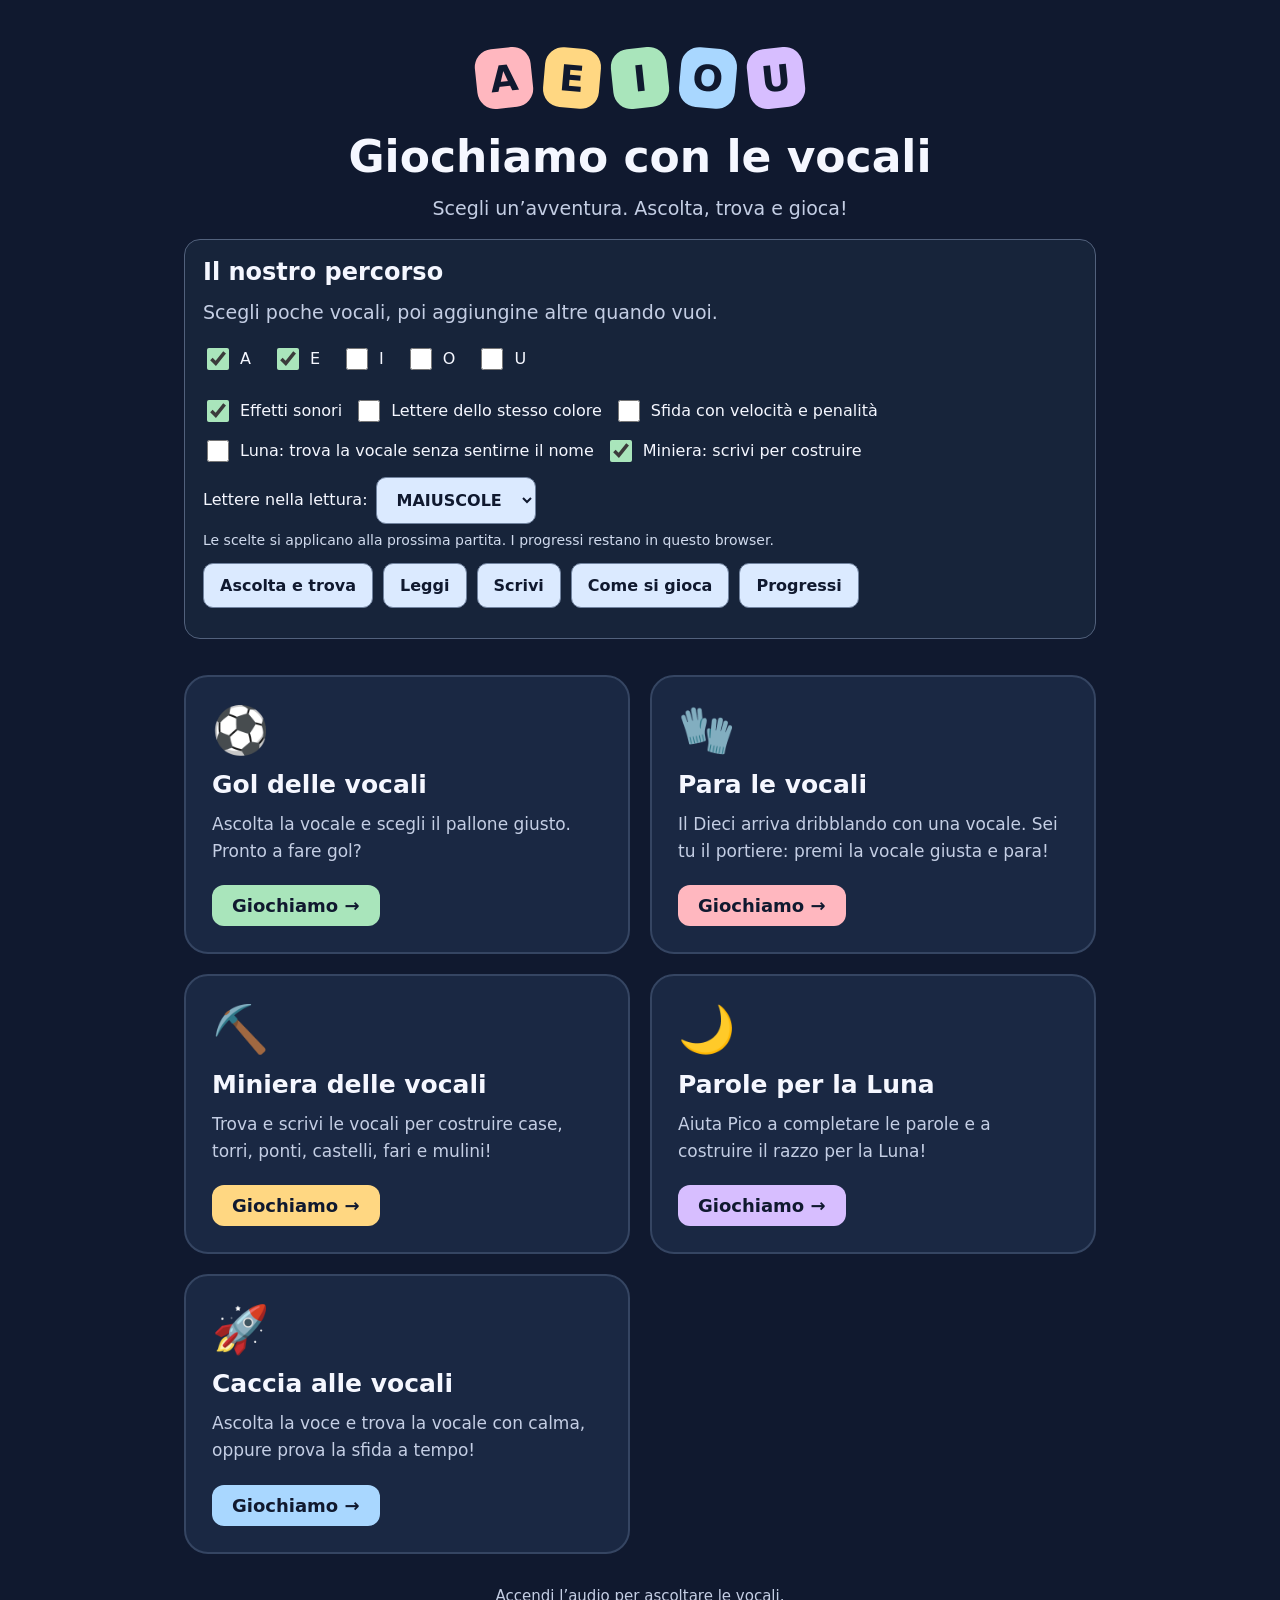
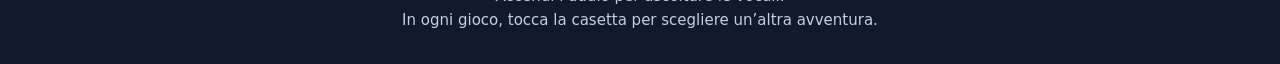
==== index.html @ 5bb53f93 "improved" ====
<!doctype html>
<html lang="it">
<head>
  <meta charset="utf-8">
  <meta name="viewport" content="width=device-width, initial-scale=1">
  <meta name="theme-color" content="#10192f">
  <meta name="description" content="Cinque avventure per giocare con le vocali: calcio, parate, costruzioni e viaggi nello spazio.">
  <title>Giochiamo con le vocali</title>
  <style>
    * { box-sizing: border-box; }
    body { margin: 0; min-height: 100vh; background: #10192f; color: #f5f7ff; font-family: system-ui, sans-serif; }
    main { max-width: 960px; margin: auto; padding: 48px 24px 32px; }
    header { text-align: center; margin-bottom: 36px; }
    .vowels { display: flex; justify-content: center; gap: 12px; margin-bottom: 24px; }
    .vowels span { display: grid; place-items: center; width: 56px; height: 60px; border-radius: 18px; color: #10192f; background: var(--color); font-size: 36px; font-weight: 900; transform: rotate(var(--angle, -6deg)); }
    h1 { font-size: clamp(28px, 5vw, 44px); line-height: 1.15; margin: 0 0 14px; }
    header p { color: #c4cee4; font-size: 19px; margin: 0; }
    .games { display: grid; grid-template-columns: repeat(2, minmax(0, 1fr)); gap: 20px; }
    .game { display: flex; flex-direction: column; align-items: flex-start; gap: 12px; padding: 26px; border: 2px solid #354562; border-radius: 24px; background: #1a2843; color: inherit; text-decoration: none; transition: border-color .15s, transform .15s; }
    .game:hover { border-color: var(--accent); transform: translateY(-3px); }
    .game:focus-visible { outline: 4px solid #fff; outline-offset: 5px; }
    .icon { font-size: 46px; line-height: 1.2; }
    h2 { margin: 0; font-size: 25px; }
    .game p { color: #c4cee4; margin: 0 0 8px; line-height: 1.6; font-size: 17px; }
    .play { margin-top: auto; padding: 10px 20px; border-radius: 12px; background: var(--accent); color: #10192f; font-weight: 800; font-size: 18px; }
    footer { text-align: center; color: #c4cee4; margin-top: 30px; font-size: 15px; line-height: 1.6; }
    @media (max-width: 580px) { main { padding: 30px 18px; } .games { grid-template-columns: 1fr; } .vowels { gap: 8px; } .vowels span { width: 46px; height: 52px; font-size: 30px; } }
    @media (prefers-reduced-motion: reduce) { .game { transition: none; } .game:hover { transform: none; } }
  </style>
<link rel="stylesheet" href="games/learning.css">
<script src="games/learning.js"></script>
</head>
<body>
  <main>
    <header>
      <div class="vowels" aria-hidden="true">
        <span style="--color:#ffb7bf">A</span>
        <span style="--color:#ffd782;--angle:5deg">E</span>
        <span style="--color:#a9e5bb">I</span>
        <span style="--color:#a9d7ff;--angle:5deg">O</span>
        <span style="--color:#d7beff">U</span>
      </div>
      <h1>Giochiamo con le vocali</h1>
      <p>Scegli un’avventura. Ascolta, trova e gioca!</p>
    </header>
    <nav class="games" aria-label="Scegli un gioco">
      <a class="game" href="games/gol-delle-vocali.html" style="--accent:#a9e5bb">
        <span class="icon" aria-hidden="true">⚽</span>
        <h2>Gol delle vocali</h2>
        <p>Ascolta la vocale e scegli il pallone giusto. Pronto a fare gol?</p>
        <span class="play" aria-hidden="true">Giochiamo →</span>
      </a>
      <a class="game" href="games/para-le-vocali.html" style="--accent:#ffb7bf">
        <span class="icon" aria-hidden="true">🧤</span>
        <h2>Para le vocali</h2>
        <p>Il Dieci arriva dribblando con una vocale. Sei tu il portiere: premi la vocale giusta e para!</p>
        <span class="play" aria-hidden="true">Giochiamo →</span>
      </a>
      <a class="game" href="games/miniera-delle-vocali.html" style="--accent:#ffd782">
        <span class="icon" aria-hidden="true">⛏️</span>
        <h2>Miniera delle vocali</h2>
        <p>Trova e scrivi le vocali per costruire case, torri, ponti, castelli, fari e mulini!</p>
        <span class="play" aria-hidden="true">Giochiamo →</span>
      </a>
      <a class="game" href="games/parole-per-la-luna.html" style="--accent:#d7beff">
        <span class="icon" aria-hidden="true">🌙</span>
        <h2>Parole per la Luna</h2>
        <p>Aiuta Pico a completare le parole e a costruire il razzo per la Luna!</p>
        <span class="play" aria-hidden="true">Giochiamo →</span>
      </a>
      <a class="game" href="games/caccia-alle-vocali.html" style="--accent:#a9d7ff">
        <span class="icon" aria-hidden="true">🚀</span>
        <h2>Caccia alle vocali</h2>
        <p>Ascolta la voce e trova la vocale con calma, oppure prova la sfida a tempo!</p>
        <span class="play" aria-hidden="true">Giochiamo →</span>
      </a>
    </nav>
    <footer>Accendi l’audio per ascoltare le vocali.<br>In ogni gioco, tocca la casetta per scegliere un’altra avventura.</footer>
  </main>
</body>
</html>
---- games/learning.css ----
.learn-panel { margin: 20px 0; padding: 18px; border: 1px solid #52617c; border-radius: 16px; background: #17243a; color: #f5f7ff; font: 16px/1.5 system-ui, sans-serif; text-align: left; }
.learn-panel h2, .learn-dialog h2 { margin: 0 0 12px; font: bold 24px/1.2 system-ui, sans-serif; }
.learn-panel label { display: inline-flex; align-items: center; gap: 8px; margin: 6px 12px 6px 0; }
.learn-panel input { width: 22px; height: 22px; accent-color: #a9e5bb; }
.learn-panel select, .learn-panel button, .learn-dialog button { padding: 12px 16px; min-height: 44px; border: 1px solid #71839f; border-radius: 10px; font: bold 16px system-ui, sans-serif; color: #10192f; background: #dbeaff; cursor: pointer; }
.learn-panel button:focus-visible, .learn-dialog button:focus-visible { outline: 3px solid #ffd782; outline-offset: 3px; }
.learn-row { display: flex; gap: 10px; flex-wrap: wrap; align-items: center; margin: 12px 0; }
.learn-note { font-size: 14px; color: #d0daed; }
.learn-table { overflow-x: auto; }
.learn-panel table { width: 100%; border-collapse: collapse; font-size: 14px; }
.learn-panel th, .learn-panel td { padding: 8px; border-bottom: 1px solid #52617c; text-align: left; }
.learn-dialog { width: min(620px, calc(100% - 24px)); max-height: 94dvh; overflow: auto; padding: 20px; border: 2px solid #71839f; border-radius: 20px; background: #17243a; color: #f5f7ff; font: 17px/1.5 system-ui, sans-serif; }
.learn-dialog::backdrop { background: #071020e8; }
.learn-dialog canvas { position: static !important; display: block; width: 100% !important; height: auto !important; aspect-ratio: 1; border-radius: 14px; background: #fff; touch-action: none; }
.learn-dialog .read-letter { text-align: center; font: bold 140px/1.3 Arial, sans-serif; color: #fff; }
.learn-dialog p { margin: 10px 0; }
body.learn-neutral .slot, body.learn-neutral .pad button { color: #fff !important; border-color: #a9d7ff !important; }
[data-v][hidden] { display: none !important; }
.learn-settings { margin: 14px 0; }
.learn-settings summary { cursor: pointer; padding: 12px; border: 1px solid #71839f; border-radius: 10px; color: #f5f7ff; background: #17243a; font: bold 16px system-ui, sans-serif; }
@media (max-width: 480px) { .learn-dialog { padding: 12px; } .learn-panel { padding: 12px; } }
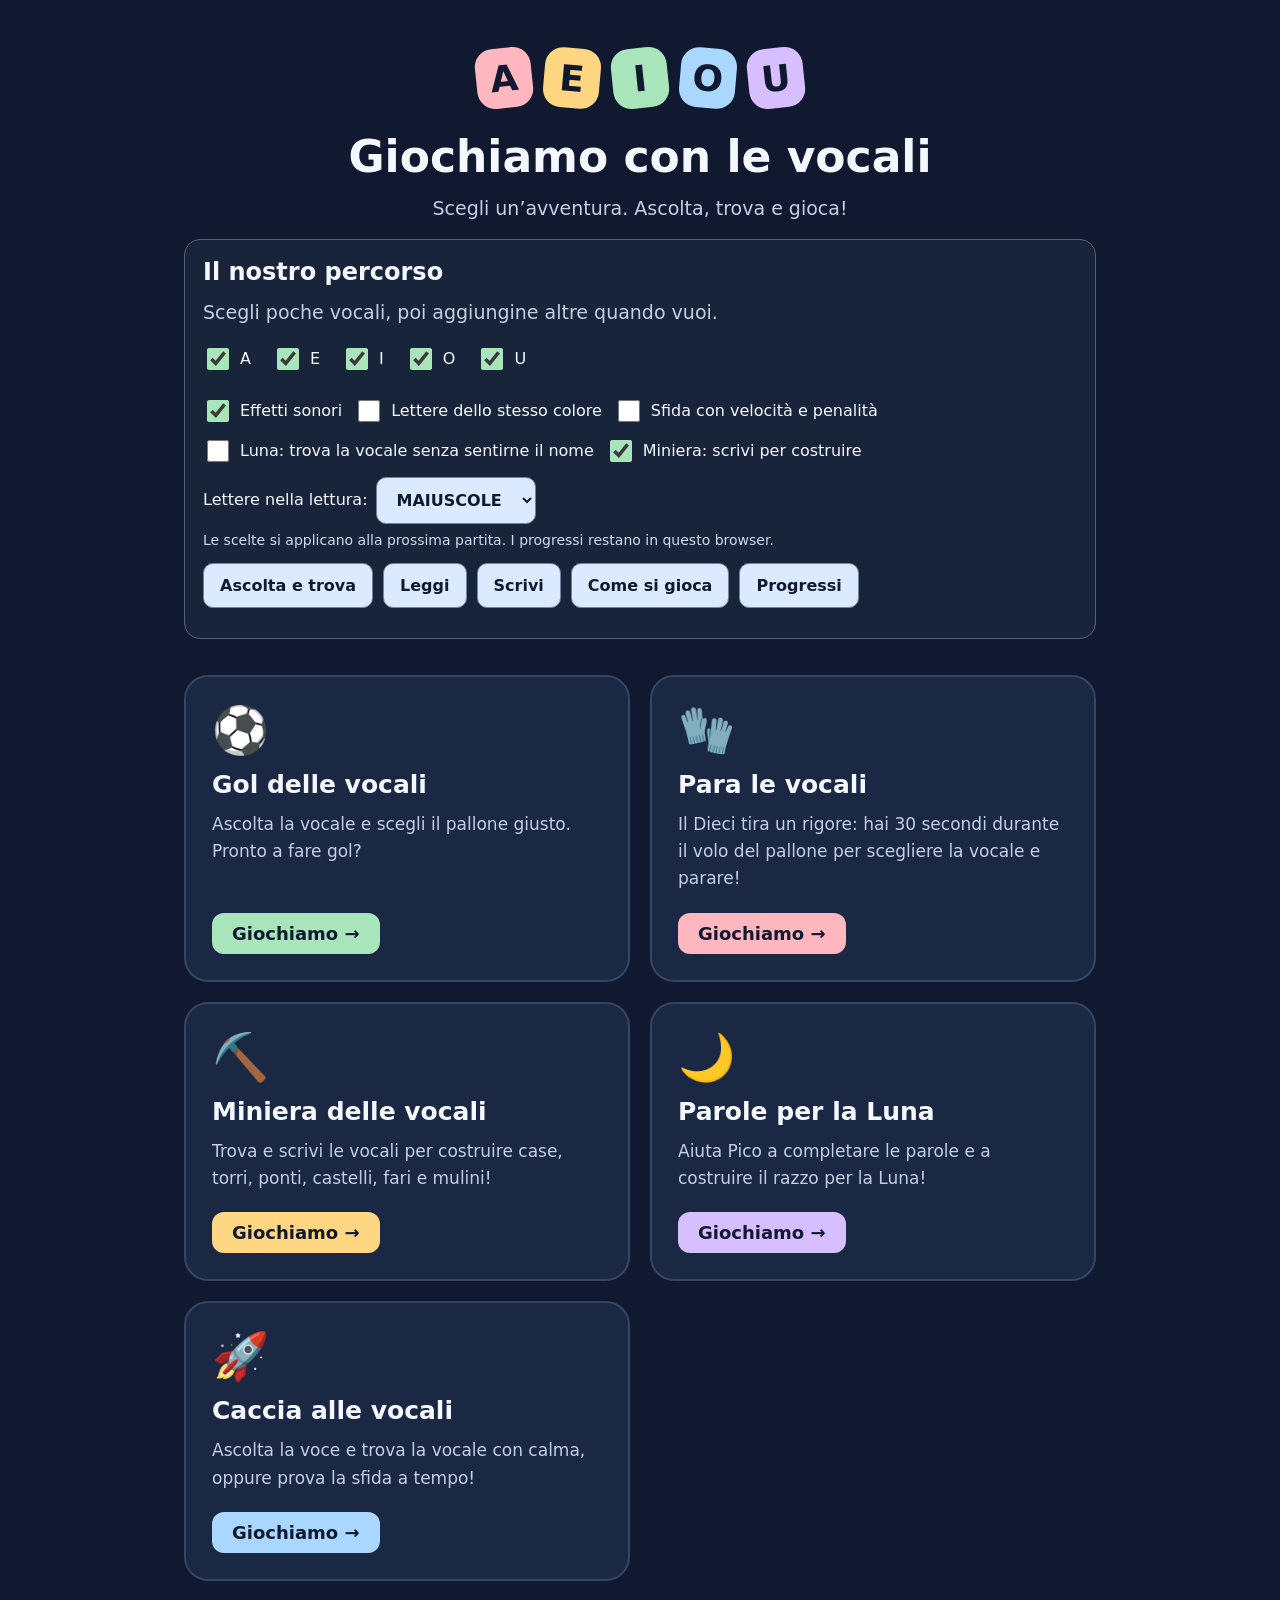
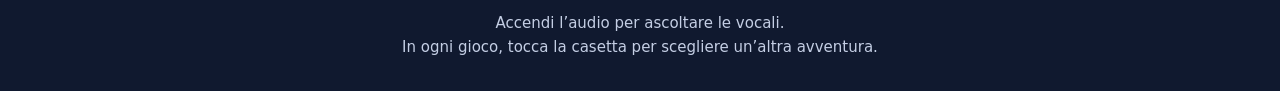
==== commit 49ff63c5: "improved" ====
--- a/index.html
+++ b/index.html
@@ -53,7 +53,7 @@
       <a class="game" href="games/para-le-vocali.html" style="--accent:#ffb7bf">
         <span class="icon" aria-hidden="true">🧤</span>
         <h2>Para le vocali</h2>
-        <p>Il Dieci arriva dribblando con una vocale. Sei tu il portiere: premi la vocale giusta e para!</p>
+        <p>Il Dieci tira un rigore: hai 30 secondi durante il volo del pallone per scegliere la vocale e parare!</p>
         <span class="play" aria-hidden="true">Giochiamo →</span>
       </a>
       <a class="game" href="games/miniera-delle-vocali.html" style="--accent:#ffd782">
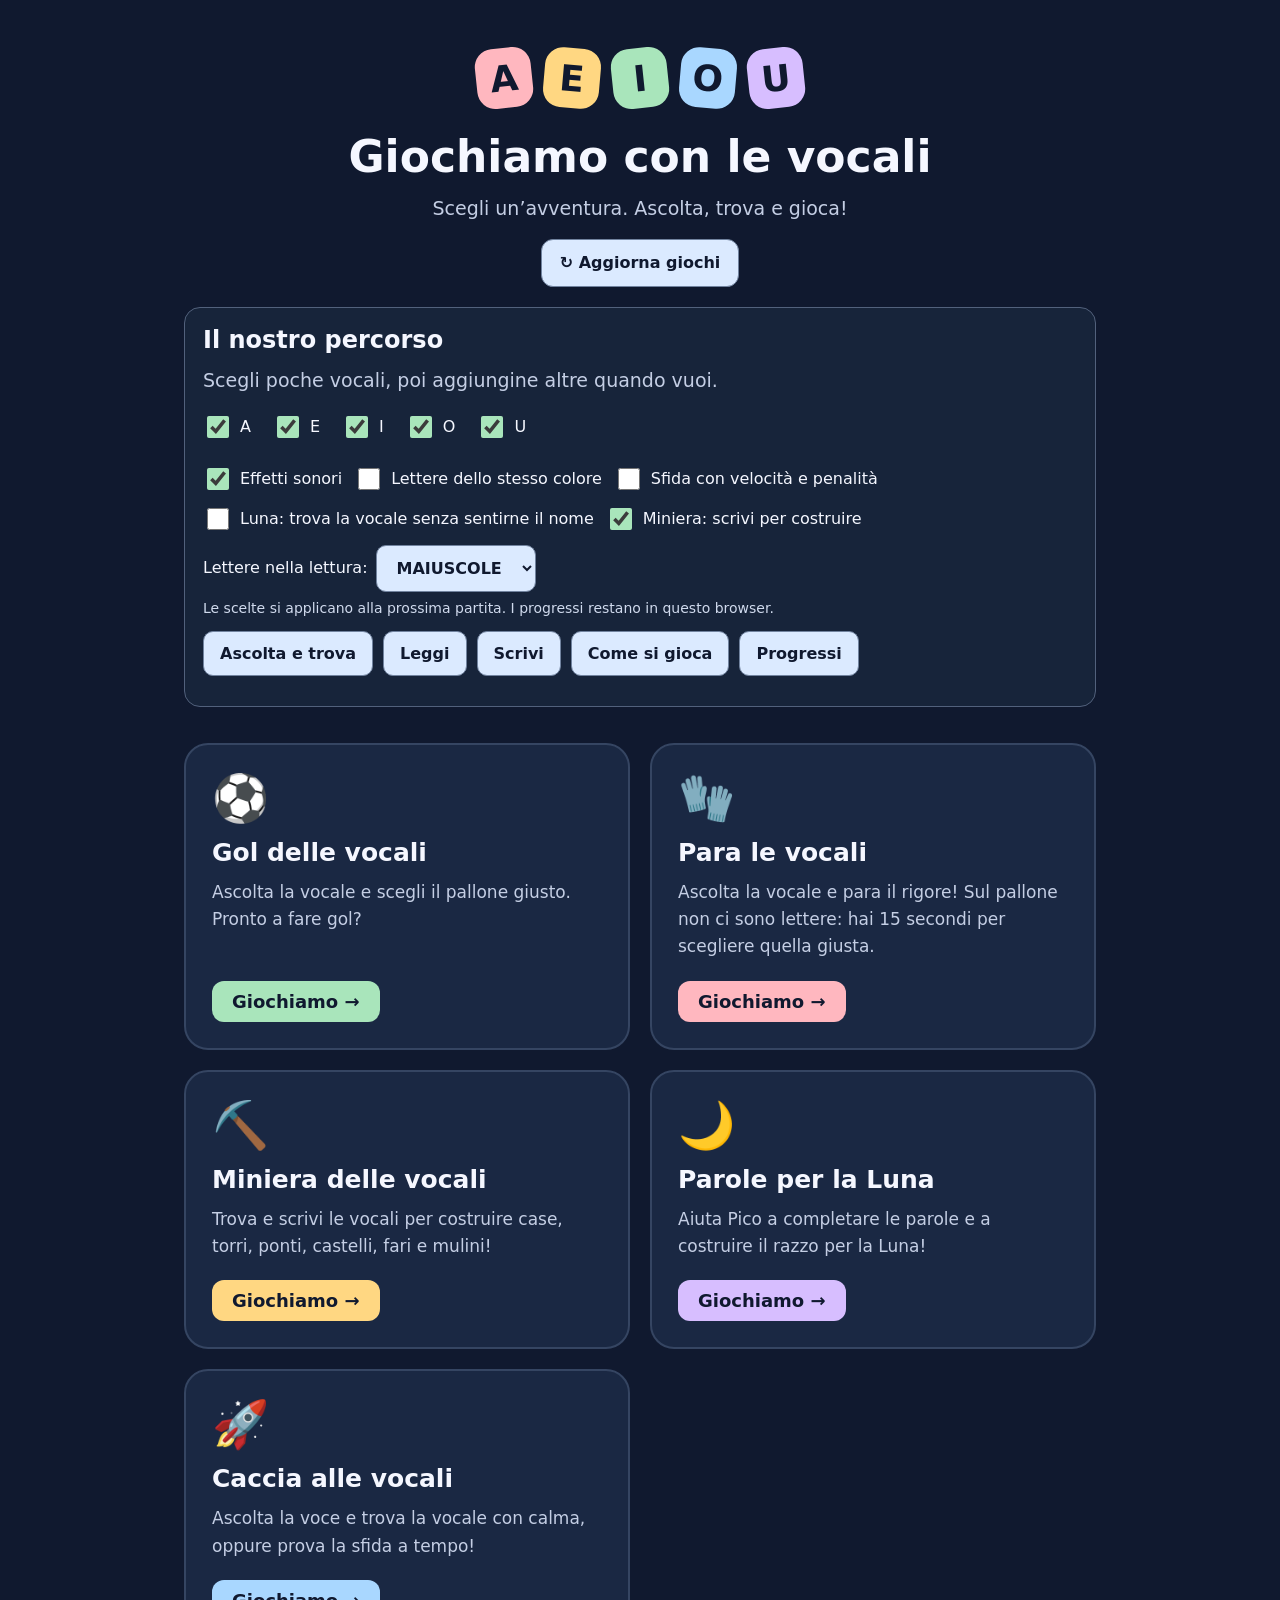
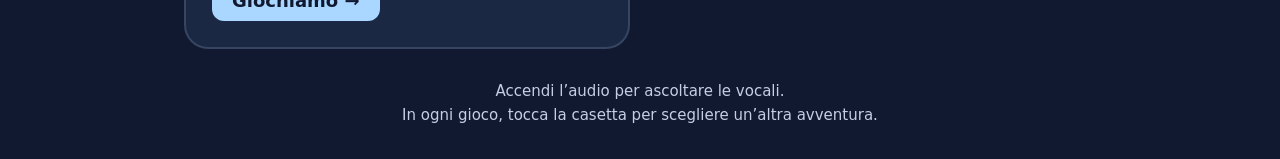
==== commit 630aa95f: "improved" ====
--- a/index.html
+++ b/index.html
@@ -15,6 +15,10 @@
     .vowels span { display: grid; place-items: center; width: 56px; height: 60px; border-radius: 18px; color: #10192f; background: var(--color); font-size: 36px; font-weight: 900; transform: rotate(var(--angle, -6deg)); }
     h1 { font-size: clamp(28px, 5vw, 44px); line-height: 1.15; margin: 0 0 14px; }
     header p { color: #c4cee4; font-size: 19px; margin: 0; }
+    .refresh-games { margin-top: 20px; padding: 12px 18px; min-height: 48px; border: 1px solid #71839f; border-radius: 12px; background: #dbeaff; color: #10192f; font: bold 16px system-ui, sans-serif; cursor: pointer; }
+    .refresh-games:focus-visible { outline: 3px solid #ffd782; outline-offset: 4px; }
+    .refresh-games:disabled { opacity: .65; cursor: wait; }
+    #refresh-status { margin-top: 8px; font-size: 14px; }
     .games { display: grid; grid-template-columns: repeat(2, minmax(0, 1fr)); gap: 20px; }
     .game { display: flex; flex-direction: column; align-items: flex-start; gap: 12px; padding: 26px; border: 2px solid #354562; border-radius: 24px; background: #1a2843; color: inherit; text-decoration: none; transition: border-color .15s, transform .15s; }
     .game:hover { border-color: var(--accent); transform: translateY(-3px); }
@@ -42,6 +46,8 @@
       </div>
       <h1>Giochiamo con le vocali</h1>
       <p>Scegli un’avventura. Ascolta, trova e gioca!</p>
+      <button class="refresh-games" id="refresh-games" type="button">↻ Aggiorna giochi</button>
+      <p id="refresh-status" role="status" aria-live="polite"></p>
     </header>
     <nav class="games" aria-label="Scegli un gioco">
       <a class="game" href="games/gol-delle-vocali.html" style="--accent:#a9e5bb">
@@ -53,7 +59,7 @@
       <a class="game" href="games/para-le-vocali.html" style="--accent:#ffb7bf">
         <span class="icon" aria-hidden="true">🧤</span>
         <h2>Para le vocali</h2>
-        <p>Il Dieci tira un rigore: hai 30 secondi durante il volo del pallone per scegliere la vocale e parare!</p>
+        <p>Ascolta la vocale e para il rigore! Sul pallone non ci sono lettere: hai 15 secondi per scegliere quella giusta.</p>
         <span class="play" aria-hidden="true">Giochiamo →</span>
       </a>
       <a class="game" href="games/miniera-delle-vocali.html" style="--accent:#ffd782">
@@ -77,5 +83,32 @@
     </nav>
     <footer>Accendi l’audio per ascoltare le vocali.<br>In ogni gioco, tocca la casetta per scegliere un’altra avventura.</footer>
   </main>
+  <script>
+    document.getElementById('refresh-games').addEventListener('click', async function () {
+      const status = document.getElementById('refresh-status');
+      this.disabled = true;
+      status.textContent = 'Scarico la versione aggiornata dei giochi…';
+      const controller = new AbortController();
+      const timeout = setTimeout(() => controller.abort(), 20000);
+      try {
+        // Refresh the exact URLs used by the pages, replacing their HTTP cache entries.
+        // Progress and preferences in localStorage are intentionally preserved.
+        const base = new URL('.', location.href);
+        const files = ['index.html', 'games/learning.js', 'games/learning.css',
+          ...Array.from(document.querySelectorAll('.game'), a => a.getAttribute('href').split('?')[0])];
+        await Promise.all(files.map(async file => {
+          const response = await fetch(new URL(file, base), { cache: 'reload', signal: controller.signal });
+          if (!response.ok) throw new Error('Download non riuscito');
+          await response.arrayBuffer();
+        }));
+        const next = new URL('index.html', base);
+        next.searchParams.set('refresh', Date.now().toString());
+        location.replace(next.href);
+      } catch (error) {
+        status.textContent = 'Non riesco ad aggiornare. Controlla la connessione e riprova.';
+        this.disabled = false;
+      } finally { clearTimeout(timeout); }
+    });
+  </script>
 </body>
 </html>
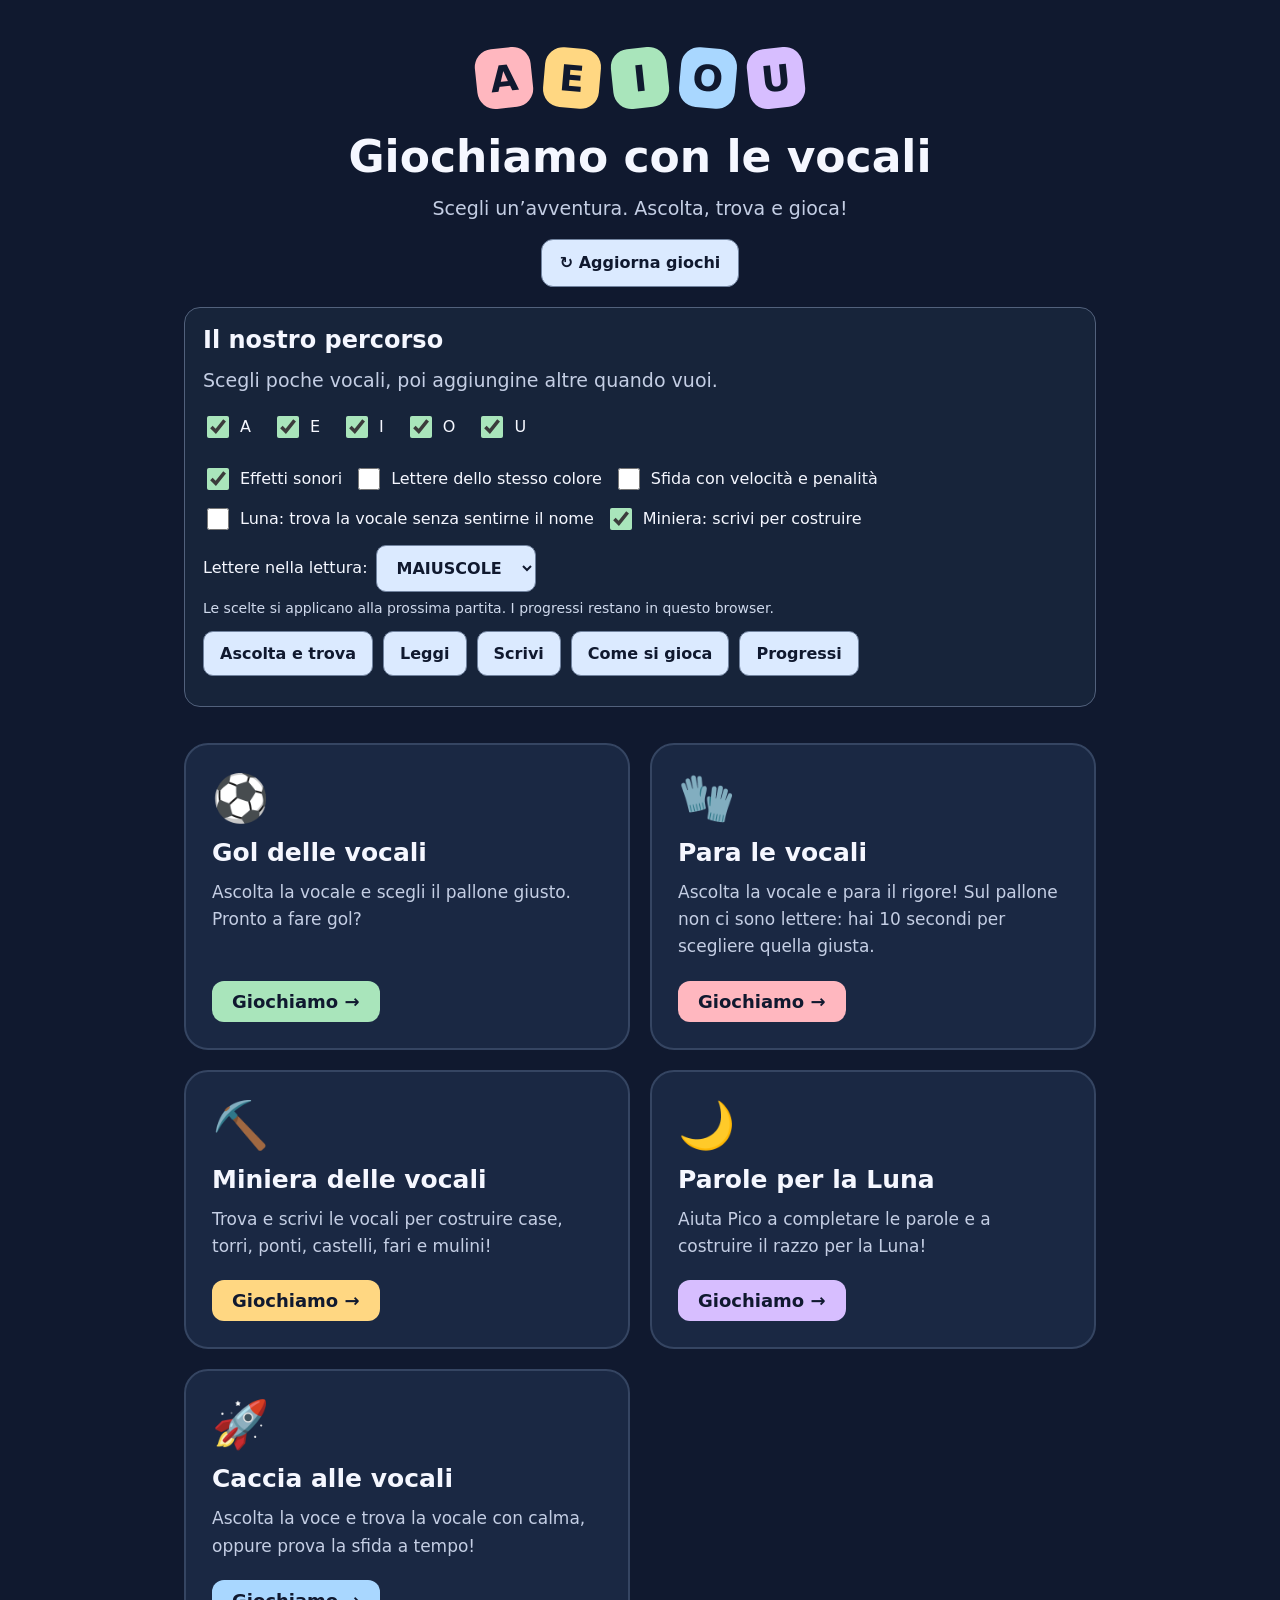
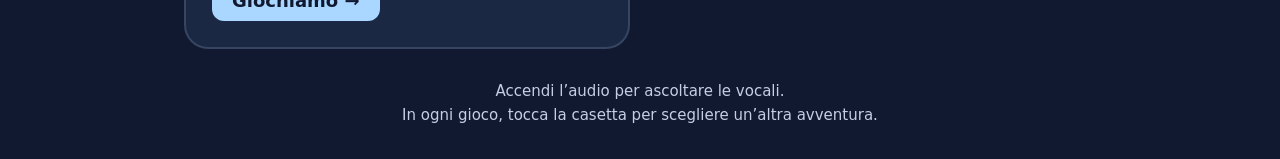
==== commit 235e698e: "improved" ====
--- a/index.html
+++ b/index.html
@@ -31,8 +31,8 @@
     @media (max-width: 580px) { main { padding: 30px 18px; } .games { grid-template-columns: 1fr; } .vowels { gap: 8px; } .vowels span { width: 46px; height: 52px; font-size: 30px; } }
     @media (prefers-reduced-motion: reduce) { .game { transition: none; } .game:hover { transform: none; } }
   </style>
-<link rel="stylesheet" href="games/learning.css">
-<script src="games/learning.js"></script>
+<link rel="stylesheet" href="games/learning.css?v=20261025-come-2">
+<script src="games/learning.js?v=20261025-come-2"></script>
 </head>
 <body>
   <main>
@@ -50,31 +50,31 @@
       <p id="refresh-status" role="status" aria-live="polite"></p>
     </header>
     <nav class="games" aria-label="Scegli un gioco">
-      <a class="game" href="games/gol-delle-vocali.html" style="--accent:#a9e5bb">
+      <a class="game" href="games/gol-delle-vocali.html?v=20261025-come-2" style="--accent:#a9e5bb">
         <span class="icon" aria-hidden="true">⚽</span>
         <h2>Gol delle vocali</h2>
         <p>Ascolta la vocale e scegli il pallone giusto. Pronto a fare gol?</p>
         <span class="play" aria-hidden="true">Giochiamo →</span>
       </a>
-      <a class="game" href="games/para-le-vocali.html" style="--accent:#ffb7bf">
+      <a class="game" href="games/para-le-vocali.html?v=20261025-come-2" style="--accent:#ffb7bf">
         <span class="icon" aria-hidden="true">🧤</span>
         <h2>Para le vocali</h2>
-        <p>Ascolta la vocale e para il rigore! Sul pallone non ci sono lettere: hai 15 secondi per scegliere quella giusta.</p>
+        <p>Ascolta la vocale e para il rigore! Sul pallone non ci sono lettere: hai 10 secondi per scegliere quella giusta.</p>
         <span class="play" aria-hidden="true">Giochiamo →</span>
       </a>
-      <a class="game" href="games/miniera-delle-vocali.html" style="--accent:#ffd782">
+      <a class="game" href="games/miniera-delle-vocali.html?v=20261025-come-2" style="--accent:#ffd782">
         <span class="icon" aria-hidden="true">⛏️</span>
         <h2>Miniera delle vocali</h2>
         <p>Trova e scrivi le vocali per costruire case, torri, ponti, castelli, fari e mulini!</p>
         <span class="play" aria-hidden="true">Giochiamo →</span>
       </a>
-      <a class="game" href="games/parole-per-la-luna.html" style="--accent:#d7beff">
+      <a class="game" href="games/parole-per-la-luna.html?v=20261025-come-2" style="--accent:#d7beff">
         <span class="icon" aria-hidden="true">🌙</span>
         <h2>Parole per la Luna</h2>
         <p>Aiuta Pico a completare le parole e a costruire il razzo per la Luna!</p>
         <span class="play" aria-hidden="true">Giochiamo →</span>
       </a>
-      <a class="game" href="games/caccia-alle-vocali.html" style="--accent:#a9d7ff">
+      <a class="game" href="games/caccia-alle-vocali.html?v=20261025-come-2" style="--accent:#a9d7ff">
         <span class="icon" aria-hidden="true">🚀</span>
         <h2>Caccia alle vocali</h2>
         <p>Ascolta la voce e trova la vocale con calma, oppure prova la sfida a tempo!</p>
@@ -94,8 +94,8 @@
         // Refresh the exact URLs used by the pages, replacing their HTTP cache entries.
         // Progress and preferences in localStorage are intentionally preserved.
         const base = new URL('.', location.href);
-        const files = ['index.html', 'games/learning.js', 'games/learning.css',
-          ...Array.from(document.querySelectorAll('.game'), a => a.getAttribute('href').split('?')[0])];
+        const files = ['index.html', 'games/learning.js?v=20261025-come-2', 'games/learning.css?v=20261025-come-2',
+          ...Array.from(document.querySelectorAll('.game'), a => a.getAttribute('href'))];
         await Promise.all(files.map(async file => {
           const response = await fetch(new URL(file, base), { cache: 'reload', signal: controller.signal });
           if (!response.ok) throw new Error('Download non riuscito');
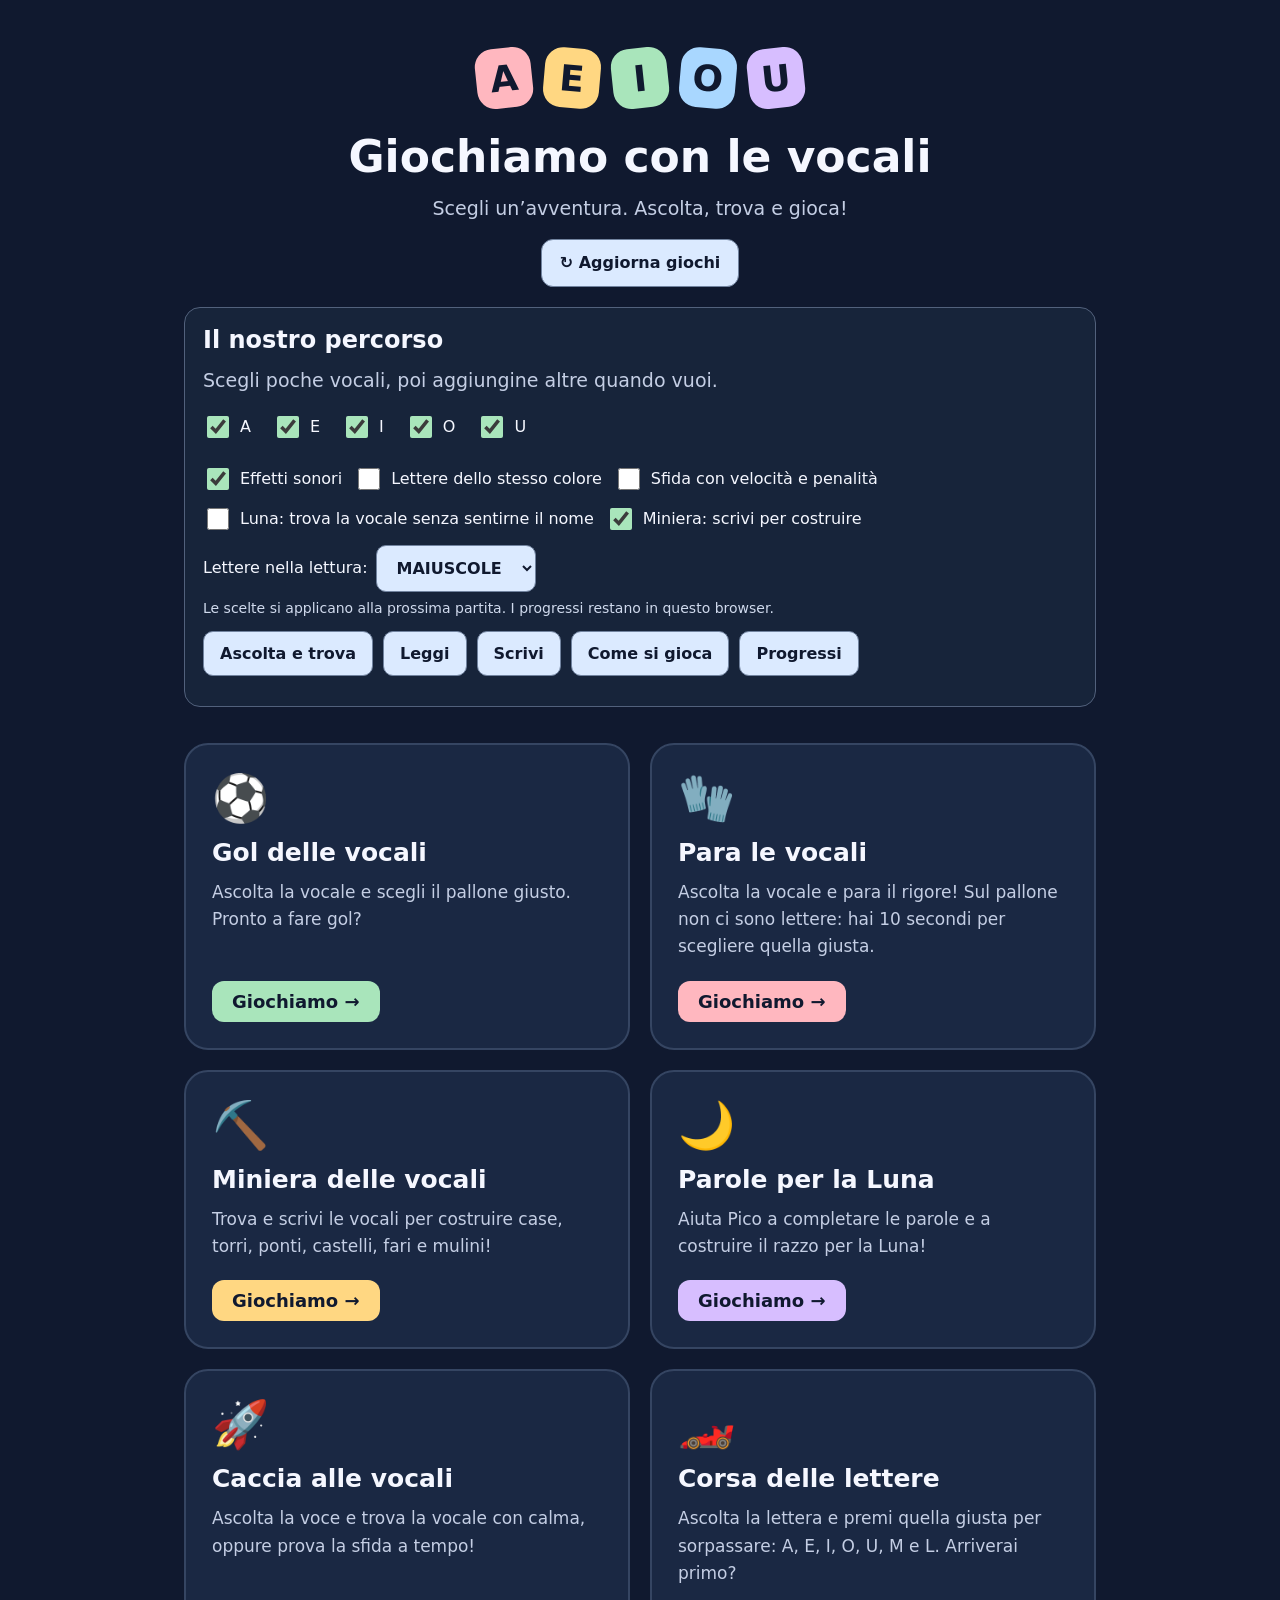
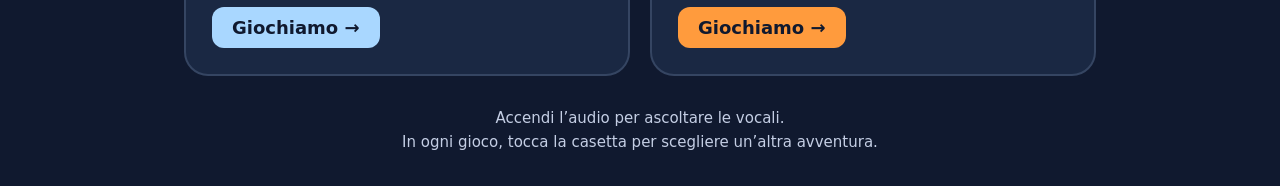
==== commit 42bbb486: "Corsa delle Lettere, nuovi notebook XAI sul Titanic e test dei giochi Co-Authored-By: Claude Opus 5." ====
--- a/index.html
+++ b/index.html
@@ -4,7 +4,7 @@
   <meta charset="utf-8">
   <meta name="viewport" content="width=device-width, initial-scale=1">
   <meta name="theme-color" content="#10192f">
-  <meta name="description" content="Cinque avventure per giocare con le vocali: calcio, parate, costruzioni e viaggi nello spazio.">
+  <meta name="description" content="Sei avventure per giocare con le vocali e le prime consonanti: calcio, parate, corse, costruzioni e viaggi nello spazio.">
   <title>Giochiamo con le vocali</title>
   <style>
     * { box-sizing: border-box; }
@@ -80,6 +80,12 @@
         <p>Ascolta la voce e trova la vocale con calma, oppure prova la sfida a tempo!</p>
         <span class="play" aria-hidden="true">Giochiamo →</span>
       </a>
+      <a class="game" href="games/corsa-delle-lettere.html?v=20261025-come-2" style="--accent:#ff9b3d">
+        <span class="icon" aria-hidden="true">🏎️</span>
+        <h2>Corsa delle lettere</h2>
+        <p>Ascolta la lettera e premi quella giusta per sorpassare: A, E, I, O, U, M e L. Arriverai primo?</p>
+        <span class="play" aria-hidden="true">Giochiamo →</span>
+      </a>
     </nav>
     <footer>Accendi l’audio per ascoltare le vocali.<br>In ogni gioco, tocca la casetta per scegliere un’altra avventura.</footer>
   </main>
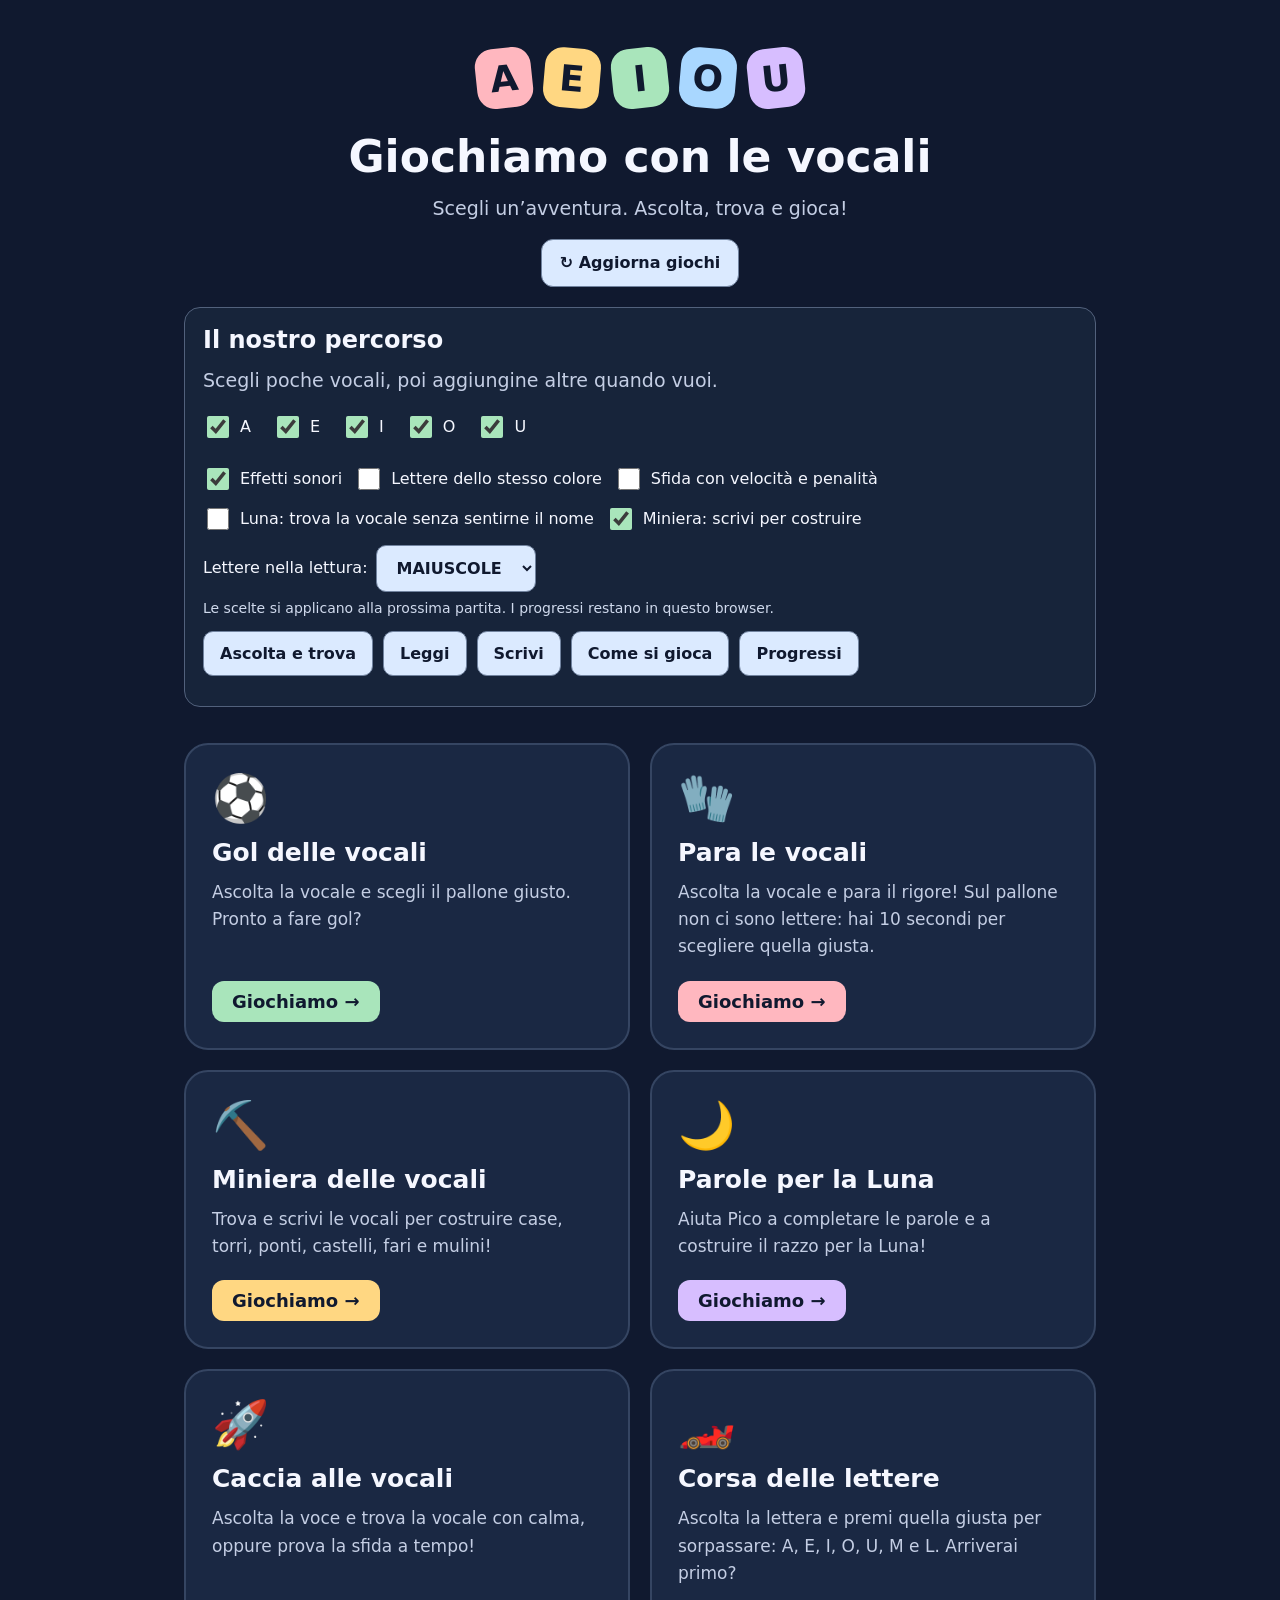
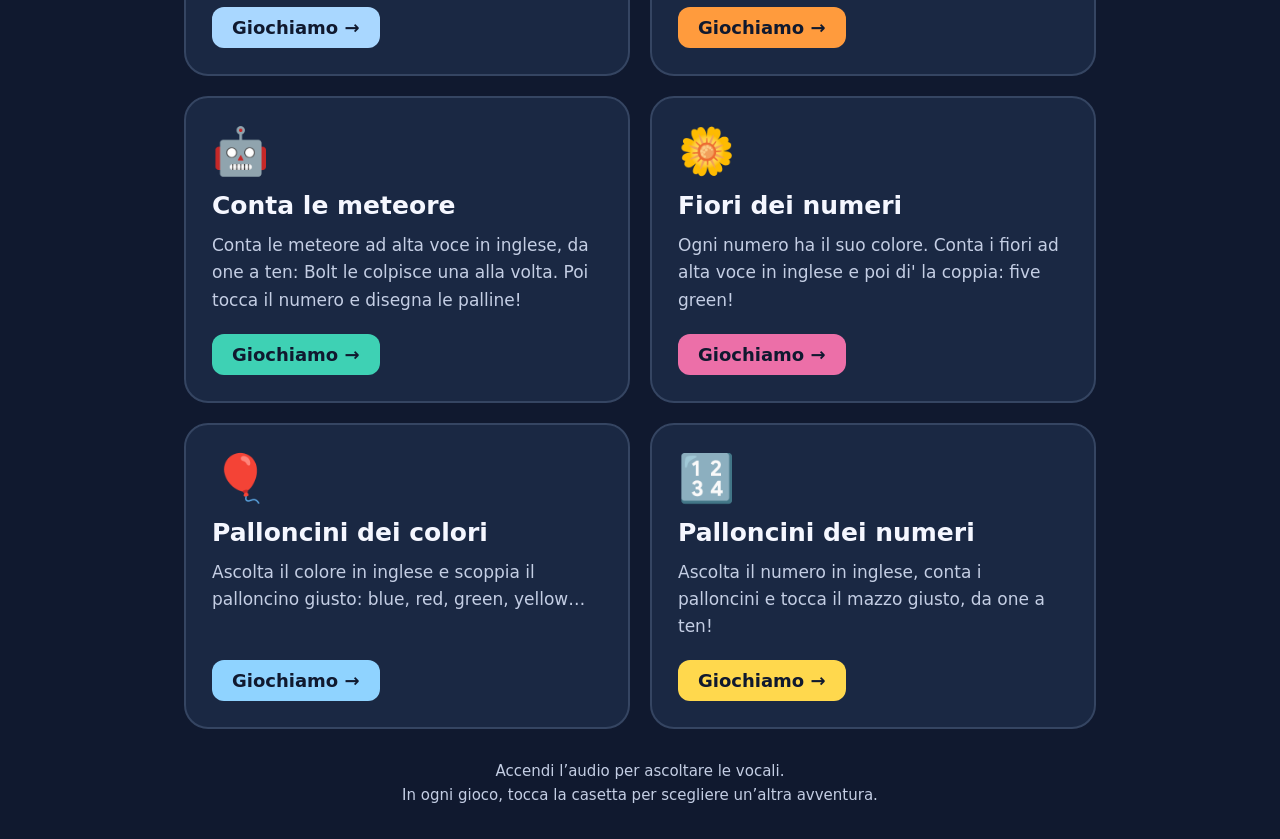
==== commit b0429623: "Giochi dei numeri e dei colori in inglese: meteore, fiori e palloncini Conta le meteore, Fiori dei n" ====
--- a/index.html
+++ b/index.html
@@ -4,7 +4,7 @@
   <meta charset="utf-8">
   <meta name="viewport" content="width=device-width, initial-scale=1">
   <meta name="theme-color" content="#10192f">
-  <meta name="description" content="Sei avventure per giocare con le vocali e le prime consonanti: calcio, parate, corse, costruzioni e viaggi nello spazio.">
+  <meta name="description" content="Dieci avventure per giocare con le vocali, le prime consonanti, i numeri e i colori in inglese: calcio, parate, corse, costruzioni e viaggi nello spazio.">
   <title>Giochiamo con le vocali</title>
   <style>
     * { box-sizing: border-box; }
@@ -86,6 +86,30 @@
         <p>Ascolta la lettera e premi quella giusta per sorpassare: A, E, I, O, U, M e L. Arriverai primo?</p>
         <span class="play" aria-hidden="true">Giochiamo →</span>
       </a>
+      <a class="game" href="games/conta-le-meteore.html?v=20261025-come-2" style="--accent:#3ed1b4">
+        <span class="icon" aria-hidden="true">🤖</span>
+        <h2>Conta le meteore</h2>
+        <p>Conta le meteore ad alta voce in inglese, da one a ten: Bolt le colpisce una alla volta. Poi tocca il numero e disegna le palline!</p>
+        <span class="play" aria-hidden="true">Giochiamo →</span>
+      </a>
+      <a class="game" href="games/fiori-dei-numeri.html?v=20261025-come-2" style="--accent:#ec6fa8">
+        <span class="icon" aria-hidden="true">🌼</span>
+        <h2>Fiori dei numeri</h2>
+        <p>Ogni numero ha il suo colore. Conta i fiori ad alta voce in inglese e poi di' la coppia: five green!</p>
+        <span class="play" aria-hidden="true">Giochiamo →</span>
+      </a>
+      <a class="game" href="games/palloncini-dei-colori.html?v=20261025-come-2" style="--accent:#8fd3ff">
+        <span class="icon" aria-hidden="true">🎈</span>
+        <h2>Palloncini dei colori</h2>
+        <p>Ascolta il colore in inglese e scoppia il palloncino giusto: blue, red, green, yellow…</p>
+        <span class="play" aria-hidden="true">Giochiamo →</span>
+      </a>
+      <a class="game" href="games/palloncini-dei-numeri.html?v=20261025-come-2" style="--accent:#ffd84d">
+        <span class="icon" aria-hidden="true">🔢</span>
+        <h2>Palloncini dei numeri</h2>
+        <p>Ascolta il numero in inglese, conta i palloncini e tocca il mazzo giusto, da one a ten!</p>
+        <span class="play" aria-hidden="true">Giochiamo →</span>
+      </a>
     </nav>
     <footer>Accendi l’audio per ascoltare le vocali.<br>In ogni gioco, tocca la casetta per scegliere un’altra avventura.</footer>
   </main>
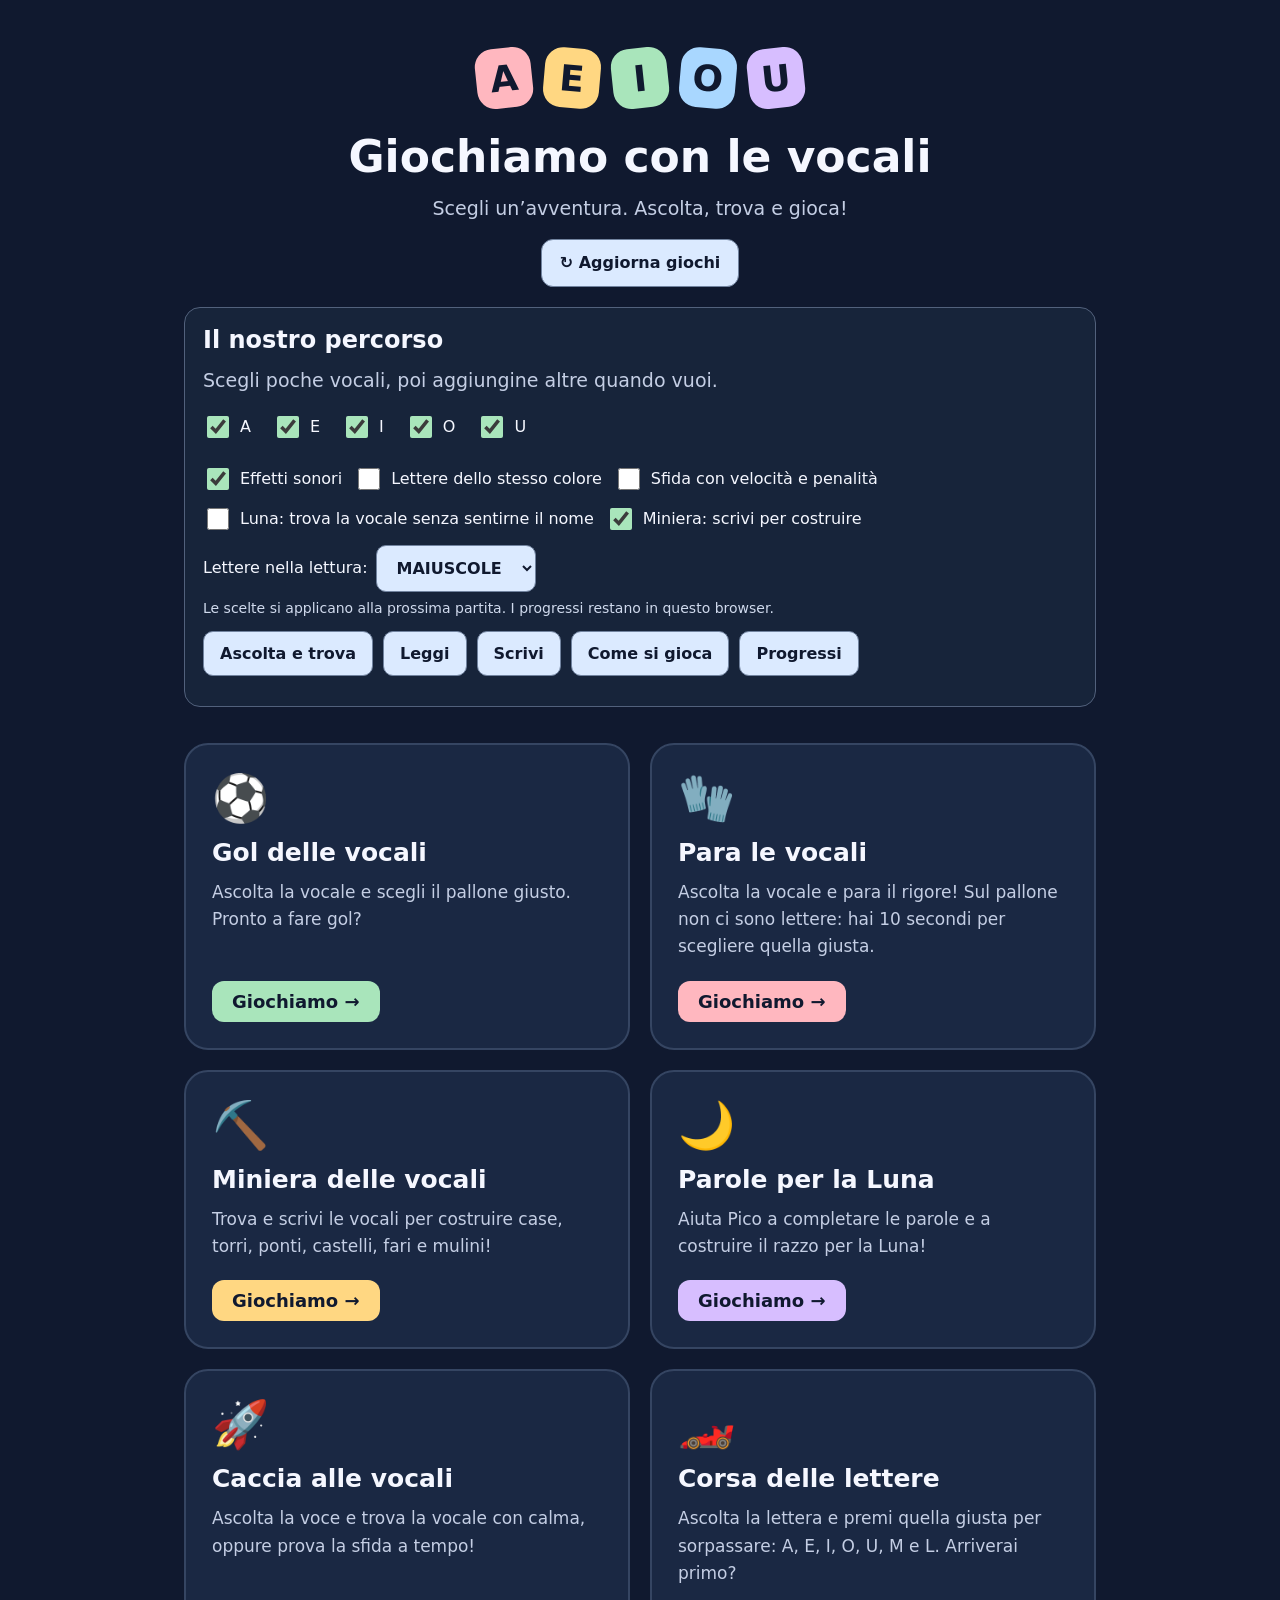
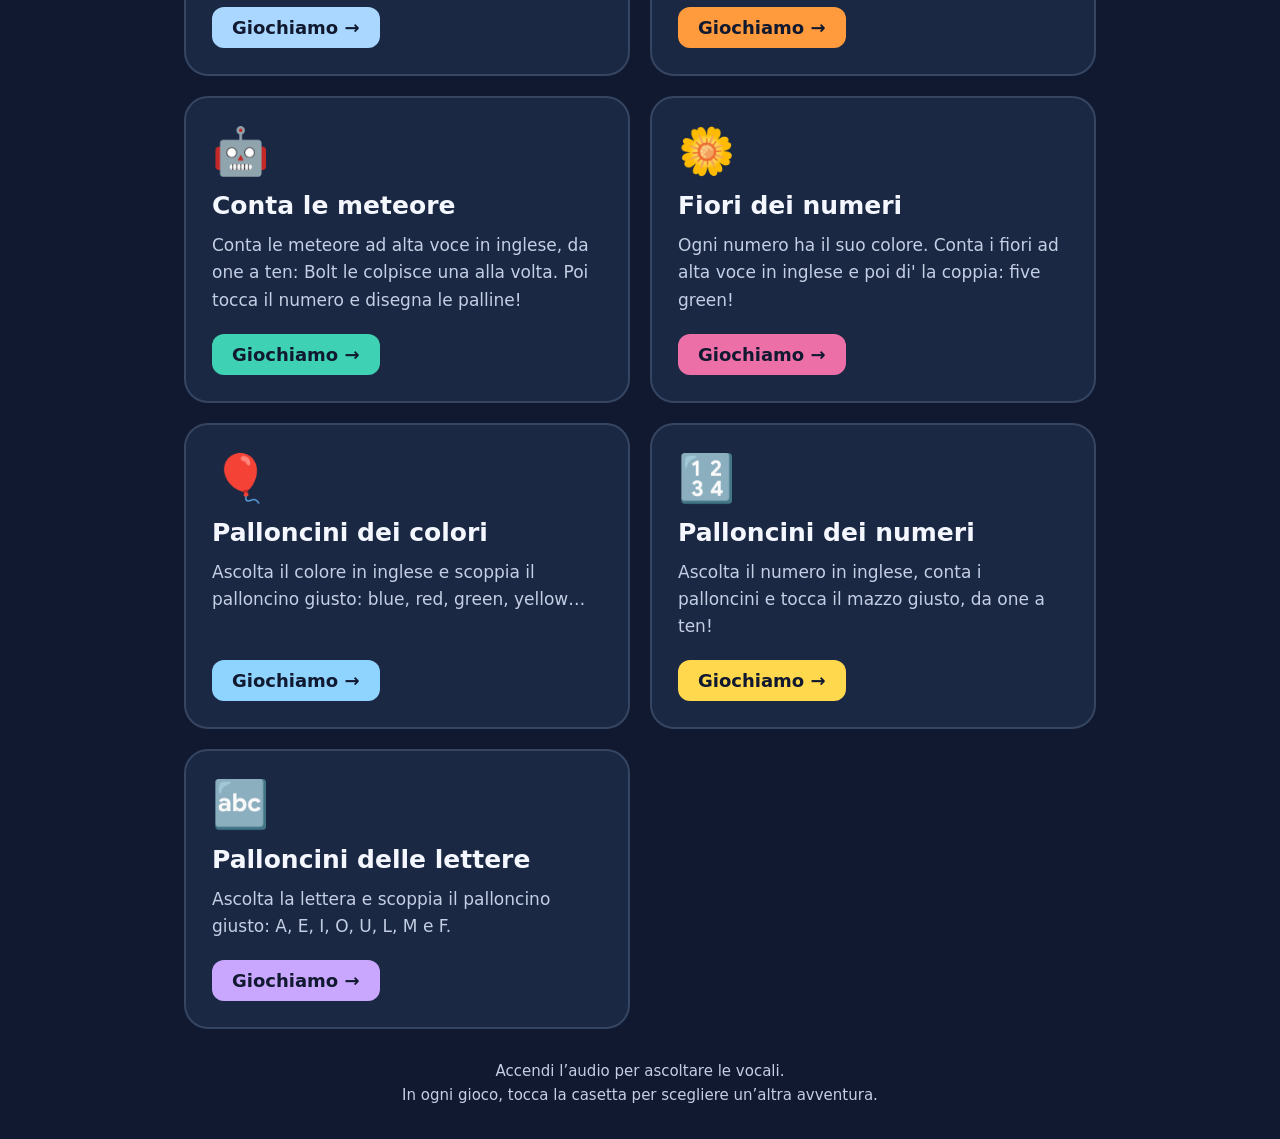
==== commit 2cad09d3: "Palloncini delle lettere: A E I O U L M F in italiano Co-Authored-By: Claude Opus 5.5 <noreply@anthr" ====
--- a/index.html
+++ b/index.html
@@ -4,7 +4,7 @@
   <meta charset="utf-8">
   <meta name="viewport" content="width=device-width, initial-scale=1">
   <meta name="theme-color" content="#10192f">
-  <meta name="description" content="Dieci avventure per giocare con le vocali, le prime consonanti, i numeri e i colori in inglese: calcio, parate, corse, costruzioni e viaggi nello spazio.">
+  <meta name="description" content="Undici avventure per giocare con le vocali, le prime consonanti, i numeri e i colori in inglese: calcio, parate, corse, costruzioni e viaggi nello spazio.">
   <title>Giochiamo con le vocali</title>
   <style>
     * { box-sizing: border-box; }
@@ -110,6 +110,12 @@
         <p>Ascolta il numero in inglese, conta i palloncini e tocca il mazzo giusto, da one a ten!</p>
         <span class="play" aria-hidden="true">Giochiamo →</span>
       </a>
+      <a class="game" href="games/palloncini-delle-lettere.html?v=20261025-come-2" style="--accent:#c9a7ff">
+        <span class="icon" aria-hidden="true">🔤</span>
+        <h2>Palloncini delle lettere</h2>
+        <p>Ascolta la lettera e scoppia il palloncino giusto: A, E, I, O, U, L, M e F.</p>
+        <span class="play" aria-hidden="true">Giochiamo →</span>
+      </a>
     </nav>
     <footer>Accendi l’audio per ascoltare le vocali.<br>In ogni gioco, tocca la casetta per scegliere un’altra avventura.</footer>
   </main>
